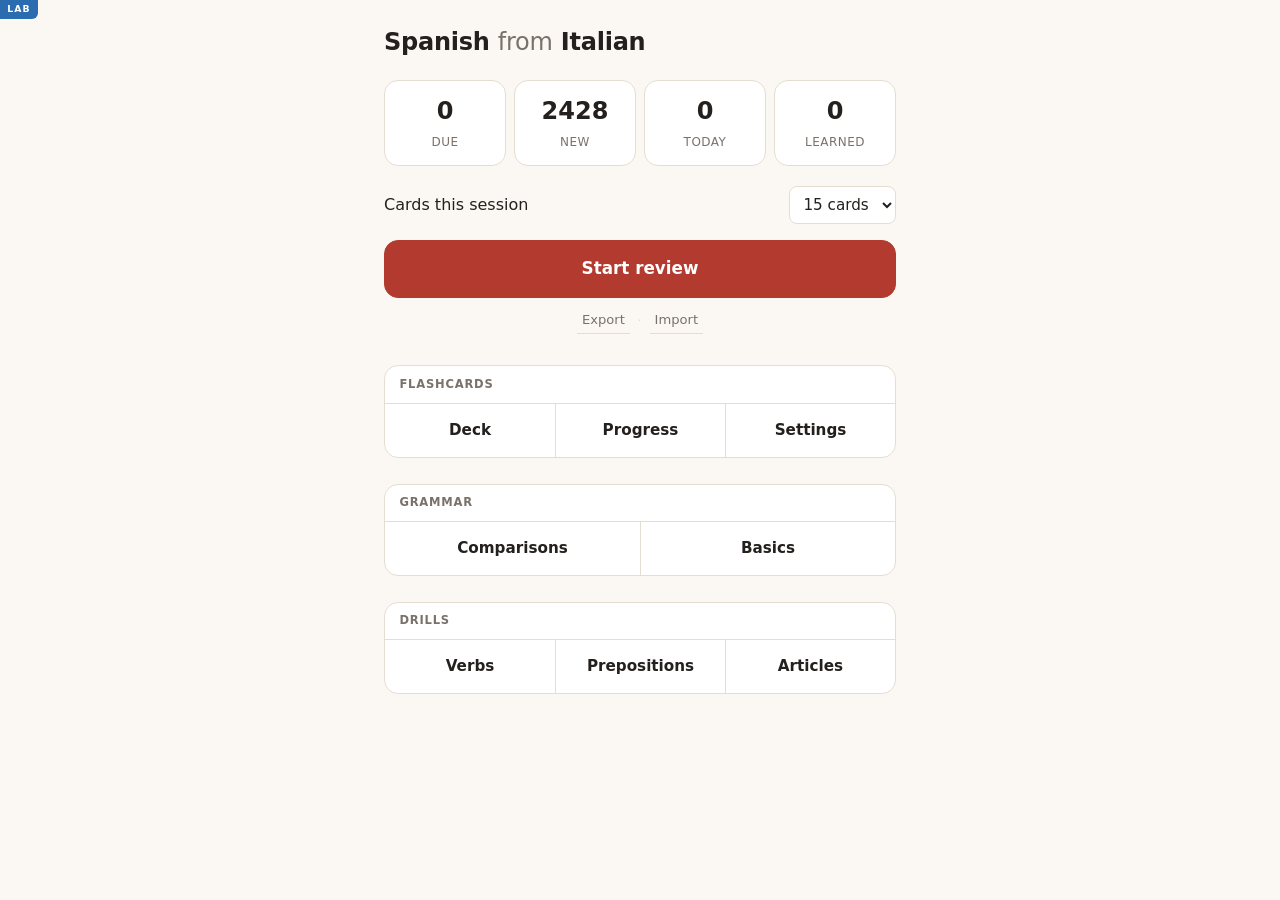
==== lab/index.html @ 428ebc29 "Add lab/, a second installable copy to experiment in Somewhere to try the disruptive changes -- drop" ====
<!doctype html>
<html lang="en">
<head>
<meta charset="utf-8">
<meta name="viewport" content="width=device-width, initial-scale=1, viewport-fit=cover">
<meta name="theme-color" content="#b23a2e">
<title>Spanish from Italian</title>
<link rel="manifest" href="manifest.webmanifest">
<link rel="apple-touch-icon" href="icons/icon-192.png">
<meta name="apple-mobile-web-app-capable" content="yes">
<meta name="apple-mobile-web-app-status-bar-style" content="default">
<link rel="stylesheet" href="app.css">
</head>
<body data-lab="1">

<main id="app">

  <p id="fatal" class="fatal hidden"></p>

  <!-- Home -->
  <section id="view-home" class="view">
    <h1>Spanish <span class="from">from</span> Italian</h1>

    <div class="counts">
      <div class="count"><b id="c-due">–</b><span>due</span></div>
      <div class="count"><b id="c-new">–</b><span>new</span></div>
      <div class="count"><b id="reviews-today">–</b><span>today</span></div>
      <div class="count"><b id="c-learned">–</b><span>learned</span></div>
    </div>

    <label class="row session-size">
      Cards this session
      <select id="f-size"></select>
    </label>

    <p id="backup-warning" class="backup-warning hidden"></p>

    <button id="start" class="primary">Start review</button>
    <p id="nothing-due" class="muted hidden"></p>

    <p class="backup-line">
      <button id="export" class="linkish">Export</button>
      <span class="sep">·</span>
      <button id="import-btn" class="linkish">Import</button>
      <input id="import" type="file" accept="application/json" hidden>
    </p>
    <p id="backup-msg" class="muted small centred"></p>

    <div class="group">
      <h2 class="group-title">Flashcards</h2>
      <div class="group-row">
        <button id="open-deck">Deck</button>
        <button id="open-progress">Progress</button>
        <button id="open-settings">Settings</button>
      </div>
    </div>

    <div class="group">
      <h2 class="group-title">Grammar</h2>
      <div class="group-row two">
        <button id="open-grammar">Comparisons</button>
        <button id="open-basics">Basics</button>
      </div>
    </div>

    <div class="group">
      <h2 class="group-title">Drills</h2>
      <div class="group-row">
        <button id="open-drill">Verbs</button>
        <button id="open-prep">Prepositions</button>
        <button id="open-articles">Articles</button>
      </div>
    </div>
  </section>

  <!-- Deck: which cards get drilled -->
  <section id="view-deck" class="view hidden">
    <header class="review-bar">
      <button id="close-deck" class="ghost" aria-label="Back">✕</button>
      <h2 class="progress-title">Deck</h2>
    </header>

    <fieldset>
      <legend>Frequency band</legend>
      <div id="f-tiers" class="chips"></div>
    </fieldset>

    <fieldset>
      <legend>How close to Italian</legend>
      <div id="f-buckets" class="chips"></div>
    </fieldset>

    <fieldset>
      <legend>Part of speech</legend>
      <div id="f-pos" class="chips"></div>
    </fieldset>

    <fieldset>
      <legend>Drill one grade</legend>
      <div id="f-grades" class="chips"></div>
      <p class="muted small">
        Leave all off for the normal mixed session. Turning one on reviews
        only those cards, due first, then whatever comes due soonest.
      </p>
    </fieldset>

    <details id="word-list-panel" class="mood">
      <summary>The words themselves</summary>
      <div class="word-list-head">
        <span id="word-list-count" class="muted small"></span>
        <button id="word-list-play" class="compare" type="button">▶ Read the list</button>
      </div>
      <div id="word-list"></div>
    </details>
  </section>

  <!-- Settings: how the cards behave -->
  <section id="view-settings" class="view hidden">
    <header class="review-bar">
      <button id="close-settings" class="ghost" aria-label="Back">✕</button>
      <h2 class="progress-title">Settings</h2>
    </header>

    <fieldset>
      <legend>Direction</legend>
      <div id="f-directions" class="chips"></div>
      <p class="muted small">
        Each direction is scheduled separately. Reading Spanish is recognition;
        producing it is harder, and sharing one schedule would let the easy
        direction hide the hard one.
      </p>
    </fieldset>

    <fieldset>
      <legend>Sound</legend>
      <div id="f-speech" class="chips"></div>
      <div id="voice-rows"></div>
    </fieldset>

    <fieldset>
      <legend>Credits</legend>
      <p class="muted small">
        Example sentences from <a href="https://tatoeba.org" target="_blank"
        rel="noopener noreferrer">Tatoeba</a>, CC BY 2.0 FR. Word pairs from
        <a href="https://github.com/apertium/apertium-spa-ita" target="_blank"
        rel="noopener noreferrer">Apertium</a>. Frequencies from
        <a href="https://pypi.org/project/wordfreq/" target="_blank"
        rel="noopener noreferrer">wordfreq</a>.
      </p>
    </fieldset>

    <fieldset>
      <legend>Backup</legend>
      <p class="muted small">
        iOS can clear a web app's storage if it goes unused. Export now and
        then — it is the only copy of your progress.
      </p>
      <p id="backup-when" class="muted small"></p>
    </fieldset>
  </section>

  <!-- Progress -->
  <section id="view-progress" class="view hidden">
    <header class="review-bar">
      <button id="close-progress" class="ghost" aria-label="Back">✕</button>
      <h2 class="progress-title">Progress</h2>
    </header>

    <div id="scope-toggle" class="chips scope-toggle"></div>
    <div id="stat-row" class="stat-row"></div>
    <p id="stat-note" class="muted small stat-note"></p>

    <h3 class="section-label">By grade</h3>
    <div id="grade-chart" class="grade-chart"></div>

    <h3 class="section-label">Recognition against production</h3>
    <div id="direction-chart"></div>
    <p id="direction-note" class="muted small"></p>

    <h3 class="section-label">Coming due</h3>
    <div id="forecast-chart" class="day-chart"></div>
    <p id="forecast-readout" class="chart-readout"></p>
    <p id="forecast-summary" class="muted small"></p>

    <h3 class="section-label">Reviews per day</h3>
    <div id="day-chart" class="day-chart"></div>
    <p id="day-readout" class="chart-readout"></p>
    <p id="day-summary" class="muted small"></p>

    <details id="trouble-panel" class="mood">
      <summary>Keeps catching you out</summary>
      <div id="trouble-window" class="chips trouble-window"></div>
      <div id="trouble-list" class="trouble-list"></div>
      <p id="trouble-note" class="muted small"></p>
    </details>
  </section>

  <!-- Conjugation -->
  <section id="view-conj" class="view hidden">
    <header class="review-bar">
      <button id="close-conj" class="ghost" aria-label="Back">✕</button>
      <h2 class="progress-title" id="conj-title"></h2>
    </header>
    <div id="conj-body"></div>
  </section>

  <!-- Grammar -->
  <section id="view-grammar" class="view hidden">
    <header class="review-bar">
      <button id="close-grammar" class="ghost" aria-label="Back">✕</button>
      <h2 class="progress-title" id="grammar-title">Grammar</h2>
    </header>
    <div id="grammar-body"></div>
  </section>

  <!-- Conjugation drill -->
  <section id="view-drill" class="view hidden">
    <header class="review-bar">
      <button id="close-drill" class="ghost" aria-label="Back">✕</button>
      <h2 class="progress-title" id="drill-title">Conjugation drill</h2>
    </header>
    <div id="drill-body"></div>
  </section>

  <!-- Preposition drill -->
  <section id="view-prep" class="view hidden">
    <header class="review-bar">
      <button id="close-prep" class="ghost" aria-label="Back">✕</button>
      <h2 class="progress-title" id="prep-title">Prepositions</h2>
    </header>
    <div id="prep-body"></div>
  </section>

  <!-- Basics -->
  <section id="view-basics" class="view hidden">
    <header class="review-bar">
      <button id="close-basics" class="ghost" aria-label="Back">✕</button>
      <h2 class="progress-title" id="basics-title">Basics</h2>
    </header>
    <div id="basics-body"></div>
  </section>

  <!-- Article drill -->
  <section id="view-articles" class="view hidden">
    <header class="review-bar">
      <button id="close-articles" class="ghost" aria-label="Back">✕</button>
      <h2 class="progress-title" id="articles-title">Articles</h2>
    </header>
    <div id="articles-body"></div>
  </section>

  <!-- Review -->
  <section id="view-review" class="view hidden">
    <header class="review-bar">
      <button id="quit" class="ghost" aria-label="End session">✕</button>
      <div class="progress"><div id="progress-fill"></div></div>
      <span id="remaining" class="muted small"></span>
    </header>

    <div class="card">
      <div id="direction" class="direction"></div>

      <div class="word-row">
        <span id="prompt" class="prompt"></span>
        <button id="say-prompt" class="say" aria-label="Hear this word">▶</button>
      </div>

      <div id="answers" class="answers hidden"></div>

      <div id="meta" class="meta hidden"></div>
      <div id="present-table" class="present-table hidden"></div>

      <p id="accent-note" class="accent-note hidden">
        <span id="accent-text"></span>
        <button id="accents" class="say" aria-label="Hear the other accent">▶</button>
      </p>

      <div class="compare-row">
        <button id="examples-btn" class="compare hidden">Examples</button>
        <button id="conj-btn" class="compare hidden">Conjugation</button>
      </div>

      <div id="examples" class="examples hidden"></div>

      <p id="card-links" class="card-links hidden">
        <a id="link-wr"  target="_blank" rel="noopener noreferrer">WordReference</a>
        <a id="link-rev" target="_blank" rel="noopener noreferrer">Reverso</a>
        <a id="link-yg"  target="_blank" rel="noopener noreferrer">YouGlish</a>
      </p>
    </div>

    <div id="reveal-row" class="actions">
      <button id="reveal" class="primary">Show answer</button>
    </div>

    <div id="grade-row" class="actions grades hidden">
      <button data-g="0" class="g-again">Again<small></small></button>
      <button data-g="1" class="g-hard">Hard<small></small></button>
      <button data-g="2" class="g-good">Good<small></small></button>
      <button data-g="3" class="g-easy">Easy<small></small></button>
    </div>
  </section>

  <!-- Done -->
  <section id="view-done" class="view hidden">
    <h2>Session complete</h2>
    <p id="done-summary" class="muted"></p>
    <button id="back-home" class="primary">Done</button>
  </section>

</main>

<script type="module" src="js/main.js"></script>
</body>
</html>
---- lab/app.css ----
/* Mobile-first. The review screen is the only one that matters in practice,
   so it gets the whole viewport and thumb-reachable controls. */

:root {
  --bg: #fbf8f4;
  --surface: #ffffff;
  --ink: #23201d;
  --muted: #7a726a;
  --line: #e6ddd2;
  --accent: #b23a2e;
  --again: #c0392b;
  --hard: #b7791f;
  --good: #2f855a;
  --easy: #2b6cb0;
  --radius: 14px;
}

@media (prefers-color-scheme: dark) {
  :root {
    --bg: #171513;
    --surface: #211e1b;
    --ink: #ece6df;
    --muted: #9b918a;
    --line: #35302b;
    --accent: #e0705f;
    --again: #e05a4c;
    --hard: #d99a3a;
    --good: #4fa87a;
    --easy: #5b95d6;
  }
}

* { box-sizing: border-box; }

body {
  margin: 0;
  background: var(--bg);
  color: var(--ink);
  font: 16px/1.5 -apple-system, BlinkMacSystemFont, "Segoe UI", system-ui, sans-serif;
  -webkit-font-smoothing: antialiased;
}

#app {
  max-width: 34rem;
  margin: 0 auto;
  padding: max(1rem, env(safe-area-inset-top)) 1rem
           max(1rem, env(safe-area-inset-bottom));
  min-height: 100dvh;
  display: flex;
  flex-direction: column;
}

.view { flex: 1; display: flex; flex-direction: column; }
.hidden { display: none !important; }

h1 { font-size: 1.5rem; margin: .5rem 0 1.25rem; font-weight: 650; letter-spacing: -.01em; }
h1 .from { color: var(--muted); font-weight: 400; }
h2 { font-size: 1.25rem; }

.muted { color: var(--muted); }
.small { font-size: .85rem; }

/* --- counts --- */
.counts { display: flex; gap: .5rem; margin-bottom: 1.25rem; }
.count {
  flex: 1; background: var(--surface); border: 1px solid var(--line);
  border-radius: var(--radius); padding: .75rem; text-align: center;
}
.count b { display: block; font-size: 1.5rem; font-variant-numeric: tabular-nums; }
.count span { font-size: .75rem; color: var(--muted); text-transform: uppercase; letter-spacing: .04em; }

/* --- buttons --- */
button {
  font: inherit; cursor: pointer; border-radius: var(--radius);
  border: 1px solid var(--line); background: var(--surface); color: var(--ink);
  padding: .7rem 1rem; transition: transform .06s ease, filter .15s ease;
}
button:active { transform: scale(.98); }

button.primary {
  background: var(--accent); border-color: var(--accent);
  color: #fff; font-weight: 600; padding: .95rem; width: 100%; font-size: 1.05rem;
}
button.ghost { border: none; background: none; color: var(--muted); padding: .4rem .6rem; font-size: 1.1rem; }

/* --- panels --- */
.panel {
  background: var(--surface); border: 1px solid var(--line);
  border-radius: var(--radius); margin-top: 1rem; padding: .25rem .9rem;
}
.panel summary { cursor: pointer; padding: .65rem 0; font-weight: 600; }
fieldset { border: none; padding: 0; margin: .5rem 0 1rem; }
legend { font-size: .8rem; color: var(--muted); text-transform: uppercase; letter-spacing: .04em; padding: 0 0 .4rem; }

.chips { display: flex; flex-wrap: wrap; gap: .4rem; }
.chip {
  border: 1px solid var(--line); border-radius: 999px;
  padding: .35rem .8rem; font-size: .9rem; background: transparent;
}
.chip[aria-pressed="true"] { background: var(--accent); border-color: var(--accent); color: #fff; }
.chip small { display: block; font-size: .7rem; opacity: .75; }

.row { display: flex; justify-content: space-between; align-items: center; gap: 1rem; padding: .5rem 0 1rem; }
.row input { width: 5rem; padding: .5rem; font: inherit; border-radius: 8px; border: 1px solid var(--line); background: var(--bg); color: var(--ink); }
.row-buttons { display: flex; gap: .5rem; padding-bottom: .75rem; }
.row-buttons button { flex: 1; }

/* --- review --- */
.review-bar { display: flex; align-items: center; gap: .75rem; margin-bottom: 1.5rem; }
.progress { flex: 1; height: 4px; background: var(--line); border-radius: 999px; overflow: hidden; }
#progress-fill { height: 100%; width: 0; background: var(--accent); transition: width .25s ease; }

.card {
  flex: 1; display: flex; flex-direction: column;
  align-items: center; justify-content: center; text-align: center; gap: .75rem;
  padding: 1rem 0;
}
.direction { font-size: .75rem; text-transform: uppercase; letter-spacing: .06em; color: var(--muted); }
.prompt { font-size: 2.5rem; font-weight: 600; letter-spacing: -.02em; line-height: 1.15; }
.answer { font-size: 2rem; color: var(--accent); font-weight: 600; }
.meta { font-size: .85rem; color: var(--muted); }
.meta .pos { font-style: italic; }

.actions { padding-top: 1rem; }
.grades { display: grid; grid-template-columns: repeat(4, 1fr); gap: .4rem; }
.grades button { padding: .8rem .2rem; font-size: .9rem; font-weight: 600; }
.grades small { display: block; font-weight: 400; font-size: .7rem; opacity: .7; margin-top: .15rem; }
.g-again { color: var(--again); } .g-hard { color: var(--hard); }
.g-good  { color: var(--good);  } .g-easy { color: var(--easy); }

#view-done { align-items: center; justify-content: center; text-align: center; }
#view-done button { margin-top: 1.5rem; max-width: 16rem; }

/* --- pronunciation --- */
.word-row { display: flex; align-items: center; justify-content: center; gap: .6rem; }

.say {
  border: 1px solid var(--line); background: var(--surface); color: var(--muted);
  width: 2.1rem; height: 2.1rem; border-radius: 50%;
  display: grid; place-items: center; padding: 0;
  font-size: .7rem; line-height: 1; flex: none;
}
.say:active { color: var(--accent); border-color: var(--accent); }

.compare {
  margin-top: .5rem; font-size: .85rem; padding: .45rem 1rem;
  color: var(--muted); border-radius: 999px;
}
.compare:active { color: var(--accent); border-color: var(--accent); }

/* --- voice pickers --- */
.voice-row { align-items: center; }
.voice-control { display: flex; align-items: center; gap: .5rem; }
.voice-control select {
  font: inherit; font-size: .9rem; max-width: 11rem;
  padding: .4rem .5rem; border-radius: 8px;
  border: 1px solid var(--line); background: var(--bg); color: var(--ink);
}

/* --- voice chips --- */
.voice-locale {
  font-size: .72rem; color: var(--muted); letter-spacing: .04em;
  text-transform: uppercase; margin: .6rem 0 .35rem;
}
.voice-more { margin: .9rem 0 .5rem; }
#voice-rows fieldset { margin-bottom: .25rem; }

.compare-row { display: flex; flex-wrap: wrap; gap: .4rem; justify-content: center; margin-top: .5rem; }
.compare-row .compare { margin-top: 0; }

.voice-note { display: flex; align-items: center; gap: .5rem; margin-top: .9rem; }

.accent-note {
  display: flex; align-items: center; justify-content: center; gap: .45rem;
  margin: .1rem 0 0; font-size: .8rem; color: var(--muted);
}
.accent-note .say { width: 1.7rem; height: 1.7rem; font-size: .6rem; }

/* --- external lookups --- */
.card-links {
  display: flex; flex-wrap: wrap; justify-content: center; gap: 1rem;
  margin: 1.25rem 0 0; font-size: .8rem;
}
.card-links a { color: var(--muted); text-decoration: none; border-bottom: 1px solid var(--line); padding-bottom: 1px; }
.card-links a:active { color: var(--accent); border-color: var(--accent); }

/* --- example sentences --- */
.examples { margin-top: 1rem; text-align: left; width: 100%; }
.example {
  border-top: 1px solid var(--line);
  padding: .7rem 0;
}
.example-es {
  margin: 0; font-size: 1rem; line-height: 1.45;
  display: flex; align-items: baseline; gap: .4rem; flex-wrap: wrap;
}
.example-es b { color: var(--accent); font-weight: 650; }
.example-es .say { align-self: center; }
.example-it { margin: .2rem 0 0; font-size: .92rem; color: var(--muted); }
.example-credit { margin: .8rem 0 0; font-size: .7rem; color: var(--muted); text-align: center; }
.example-credit a { color: inherit; }

/* --- session size --- */
.session-size { padding: 0 0 1rem; }
.session-size select {
  font: inherit; font-size: .95rem; padding: .5rem .6rem;
  border-radius: 8px; border: 1px solid var(--line);
  background: var(--surface); color: var(--ink);
}

button.secondary {
  width: 100%; margin-top: .75rem; font-weight: 600;
  background: var(--surface); color: var(--ink);
}

/* --- progress --- */
.progress-title { margin: 0; font-size: 1.15rem; }
.section-label {
  font-size: .75rem; text-transform: uppercase; letter-spacing: .05em;
  color: var(--muted); font-weight: 600; margin: 1.6rem 0 .6rem;
}

.bar-row { display: flex; align-items: center; gap: .6rem; margin-bottom: .4rem; }
.bar-label { width: 8.5rem; font-size: .85rem; flex: none; }
.bar-value { width: 2.6rem; text-align: right; font-size: .85rem; font-variant-numeric: tabular-nums; color: var(--muted); }
.bar-track { flex: 1; height: 1.1rem; background: var(--line); border-radius: 4px; overflow: hidden; }
.bar-fill { height: 100%; border-radius: 4px; min-width: 2px; transition: width .3s ease; }

/* A well known, F barely -- warm as it gets worse */
.g-a { background: #2f855a; }
.g-b { background: #559a52; }
.g-c { background: #a0a03c; }
.g-d { background: #c98a2e; }
.g-e { background: #cc6b33; }
.g-f { background: #c0392b; }
.g-new {
  /* Striped, to signal this bar is not on the same scale as the letters. */
  background: repeating-linear-gradient(
    -45deg, var(--line), var(--line) 5px, transparent 5px, transparent 10px);
  border: 1px solid var(--line);
}

.day-chart {
  display: flex; align-items: flex-end; gap: 3px;
  padding: .4rem 0 0;
}
.day-col {
  flex: 1; min-width: 0;
  display: flex; flex-direction: column; align-items: center; gap: .15rem;
}
.day-count {
  font-size: .6rem; color: var(--muted); line-height: 1;
  font-variant-numeric: tabular-nums; min-height: .7rem;
}
.day-track {
  width: 100%; height: 4.5rem;
  display: flex; align-items: flex-end;
  border-bottom: 1px solid var(--line);
}
.day-fill { width: 100%; background: var(--accent); border-radius: 2px 2px 0 0; min-height: 2px; }
.day-fill.empty { background: var(--line); min-height: 1px; }
.day-tick {
  font-size: .55rem; color: var(--muted); line-height: 1;
  white-space: nowrap; overflow: hidden; max-width: 100%;
}

.chart-note { margin: .7rem 0 0; text-align: center; }
.bar-value { min-width: 2.6rem; width: auto; white-space: nowrap; }

.day-fill.overdue { background: var(--again); }

/* --- failure and backup notices --- */
.fatal {
  background: var(--again); color: #fff;
  padding: .9rem 1rem; border-radius: var(--radius);
  margin: 0 0 1rem; font-size: .9rem; line-height: 1.45;
}
.backup-warning {
  margin: 0 0 .9rem; padding: .6rem .8rem; font-size: .82rem;
  border: 1px solid var(--hard); border-radius: var(--radius);
  color: var(--hard); text-align: center;
}

/* --- multiple senses --- */
.answers { display: flex; flex-direction: column; align-items: center; gap: .25rem; }
.answers .answer { font-size: 1.9rem; }
/* The first sense is the primary one and usually dominates -- tener is avere
   far more often than it is tenere -- so it leads. The step down is small on
   purpose: the ranking is a heuristic, and for genuinely co-equal senses like
   tiempo's tempo and meteo the later ones must still read as real answers
   rather than footnotes. */
.answers .word-row:not(:first-child) .answer {
  font-size: 1.55rem;
  color: color-mix(in srgb, var(--accent) 78%, var(--muted));
}

/* --- conjugation --- */
.conj-sub { margin: 0 0 .5rem; }
.conj-note { margin: 0 0 .5rem; }
.conj-warn {
  margin: 0 0 .6rem; padding: .55rem .7rem;
  border-left: 3px solid var(--hard); border-radius: 0 6px 6px 0;
  background: color-mix(in srgb, var(--hard) 8%, transparent);
  font-size: .82rem; line-height: 1.45; color: var(--ink);
}
.conj-table { margin-bottom: .5rem; }
.conj-row {
  display: grid; grid-template-columns: 7.2rem 1fr;
  gap: .5rem; align-items: baseline;
  padding: .3rem 0; border-bottom: 1px solid var(--line);
}
.conj-pron { font-size: .78rem; color: var(--muted); }
.conj-es { font-weight: 600; }
.conj-es.speakable { cursor: pointer; }
.conj-es.speakable:active { color: var(--accent); }

/* --- verb stem note --- */
.stem-note {
  margin: .15rem 0 0; font-size: .85rem; color: var(--muted);
  letter-spacing: .01em;
}
.stem-note b { color: var(--accent); font-weight: 650; }

/* --- home: backup line --- */
.backup-line {
  display: flex; justify-content: center; align-items: center; gap: .5rem;
  margin: .6rem 0 0;
}
.linkish {
  border: none; background: none; padding: .2rem .3rem;
  color: var(--muted); font-size: .82rem;
  border-bottom: 1px solid var(--line); border-radius: 0;
}
.linkish:active { color: var(--accent); border-color: var(--accent); }
.backup-line .sep { color: var(--line); font-size: .82rem; }
.centred { text-align: center; margin: .35rem 0 0; }

/* --- home: a titled group of destinations --- */
.group {
  margin-top: 1.6rem;
  border: 1px solid var(--line); border-radius: var(--radius);
  background: var(--surface); overflow: hidden;
}
.group-title {
  margin: 0; padding: .6rem .9rem;
  font-size: .72rem; font-weight: 650; letter-spacing: .07em;
  text-transform: uppercase; color: var(--muted);
  border-bottom: 1px solid var(--line);
}
.group-row { display: grid; grid-template-columns: repeat(3, 1fr); }
.group-row button {
  border: none; border-radius: 0; background: none;
  padding: .95rem .4rem; font-size: .95rem; font-weight: 600;
}
.group-row button + button { border-left: 1px solid var(--line); }
.group-row button:active { background: var(--bg); color: var(--accent); }

/* settings and deck are full screens now, so their fieldsets need room */
#view-deck fieldset, #view-settings fieldset { margin: 1.2rem 0; }

/* --- senses grouped by part of speech --- */
.answers.grouped { gap: 0; }
.answers.grouped .sense-pos {
  font-size: .68rem; text-transform: uppercase; letter-spacing: .07em;
  color: var(--muted); margin: .7rem 0 .1rem;
}
.answers.grouped .sense-pos:first-child { margin-top: 0; }
.answers.grouped .answer { font-size: 1.6rem; }
.answers.grouped .word-row:not(:first-child) .answer { color: var(--accent); }

/* --- conjugation moods --- */
.mood { margin-bottom: .5rem; }
.mood > summary {
  cursor: pointer; list-style: none;
  padding: .7rem 0 .5rem;
  font-size: .8rem; font-weight: 700; letter-spacing: .08em;
  text-transform: uppercase; color: var(--ink);
  border-bottom: 2px solid var(--line);
}
.mood > summary::-webkit-details-marker { display: none; }
.mood > summary::after { content: ' ▸'; color: var(--muted); font-weight: 400; }
.mood[open] > summary::after { content: ' ▾'; }
.conj-italian {
  margin: 0 0 .6rem; font-size: .82rem; line-height: 1.45; color: var(--muted);
  padding-left: .7rem; border-left: 2px solid var(--line);
}

/* --- present tense on the card --- */
.present-table {
  display: grid;
  grid-template-columns: auto auto;
  grid-template-rows: repeat(3, auto);
  grid-auto-flow: column;          /* singulars down the left, plurals right */
  gap: .1rem 1.6rem;
  justify-content: center;
  margin: .7rem 0 0;
}
.present-form {
  font-size: .95rem; color: var(--muted); text-align: left;
  font-variant-numeric: tabular-nums;
}
.present-form.speakable { cursor: pointer; }
.present-form.speakable:active { color: var(--accent); }

/* --- play a whole paradigm --- */
.play-all {
  width: 1.7rem; height: 1.7rem; padding: 0; flex: none;
  border: 1px solid var(--line); border-radius: 50%;
  background: var(--surface); color: var(--muted);
  font-size: .6rem; line-height: 1;
  display: inline-grid; place-items: center;
}
.play-all:active { color: var(--accent); border-color: var(--accent); }

.present-table {
  display: flex; align-items: center; justify-content: center; gap: 1rem;
  margin: .7rem 0 0;
}
.present-grid {
  display: grid;
  grid-template-columns: auto auto;
  grid-template-rows: repeat(3, auto);
  grid-auto-flow: column;
  gap: .1rem 1.6rem;
}
.tense-head { display: flex; align-items: center; gap: .5rem; }

.present-form u {
  text-decoration: none;
  border-bottom: 2px solid var(--accent);
  color: var(--ink); font-weight: 600;
}

/* --- shared section furniture --- */
.section-intro { margin: 0 0 1.2rem; line-height: 1.5; }
.wide { grid-column: 1 / -1; }
.back-link { margin-top: 1.2rem; }

/* --- lesson and conversation lists --- */
.lesson-list { display: flex; flex-direction: column; gap: .5rem; }
.lesson-row {
  display: flex; align-items: flex-start; gap: .8rem; text-align: left;
  padding: .8rem .9rem; background: var(--surface);
  border: 1px solid var(--line); border-radius: var(--radius);
}
.lesson-row:active { border-color: var(--accent); }
.lesson-num {
  flex: none; width: 1.6rem; height: 1.6rem; border-radius: 50%;
  background: var(--bg); color: var(--muted);
  font-size: .75rem; display: grid; place-items: center;
}
.lesson-text { display: flex; flex-direction: column; gap: .15rem; }
.lesson-summary { font-size: .82rem; color: var(--muted); line-height: 1.4; font-weight: 400; }

/* --- lesson body --- */
.lesson-para { line-height: 1.6; margin: 0 0 .9rem; }
.lesson-para b { color: var(--accent); }
.pair-table { margin: 1.2rem 0; }
.pair-row {
  display: grid; grid-template-columns: 1fr 1fr; gap: .1rem .8rem;
  padding: .55rem 0; border-bottom: 1px solid var(--line);
}
.pair-it { color: var(--muted); font-size: .95rem; }
.pair-es { font-weight: 600; font-size: .95rem; }
.pair-note { grid-column: 1 / -1; font-size: .76rem; color: var(--muted); }
.speakable { cursor: pointer; }
.speakable:active { color: var(--accent); }

/* --- drills --- */
.drill-prompt { text-align: center; margin: 2rem 0 1.4rem; }
.drill-verb { display: block; font-size: 2.2rem; font-weight: 650; letter-spacing: -.02em; }
.drill-meta {
  display: block; margin-top: .35rem; font-size: .8rem; color: var(--muted);
  text-transform: uppercase; letter-spacing: .05em;
}
.drill-form { display: flex; justify-content: center; }
.drill-input {
  font: inherit; font-size: 1.4rem; text-align: center;
  width: 100%; max-width: 18rem; padding: .6rem .8rem;
  border: 1px solid var(--line); border-radius: var(--radius);
  background: var(--surface); color: var(--ink);
}
.drill-input:focus { outline: none; border-color: var(--accent); }
.drill-input:disabled { opacity: .6; }
.drill-feedback {
  text-align: center; min-height: 1.6rem; margin: .9rem 0 0;
  font-size: 1.05rem; font-weight: 600;
  display: flex; align-items: center; justify-content: center; gap: .4rem;
}
.drill-feedback.right { color: var(--good); }
.drill-feedback.accents { color: var(--hard); }
.drill-feedback.wrong { color: var(--again); }
.drill-score { text-align: center; font-size: 2.4rem; font-weight: 650; margin: 2rem 0 .2rem; }
.prep-prompt {
  display: flex; align-items: center; justify-content: center; gap: .5rem;
  margin: 2rem 0 1.4rem; text-align: center;
}
.prep-sentence { font-size: 1.35rem; font-weight: 600; line-height: 1.4; }

/* --- drill submit --- */
.drill-form { gap: .5rem; align-items: stretch; }
.drill-submit {
  font-weight: 600; padding: .6rem 1.1rem; flex: none;
  background: var(--accent); border-color: var(--accent); color: #fff;
}
.drill-submit:active { filter: brightness(.92); }

/* --- the paradigm shown after a wrong answer --- */
.drill-paradigm {
  margin: 1rem auto 0; max-width: 20rem;
  border: 1px solid var(--line); border-radius: var(--radius);
  background: var(--surface); padding: .6rem .8rem;
}
.paradigm-label {
  font-size: .72rem; text-transform: uppercase; letter-spacing: .06em;
  color: var(--muted); margin-bottom: .4rem;
}
.paradigm-row {
  display: grid; grid-template-columns: 7.5rem 1fr; gap: .5rem;
  padding: .18rem 0; font-size: .92rem;
}
.paradigm-pron { color: var(--muted); font-size: .8rem; }
/* The form being asked about, in green: it is the right answer, whether or
   not it was the one typed. */
.paradigm-row.this-one .paradigm-form { color: var(--good); font-weight: 700; }
.paradigm-row.this-one .paradigm-pron { color: var(--good); }

/* --- preposition reference --- */
.use-label {
  grid-column: 1 / -1; text-transform: uppercase; letter-spacing: .05em;
  font-size: .68rem; margin-bottom: .1rem;
}
.split-target { color: var(--accent); text-transform: none; letter-spacing: 0; font-size: .8rem; }
.split-row .pair-it { grid-column: 1; }
.split-row .pair-es { grid-column: 2; font-weight: 600; }

.group-row.two { grid-template-columns: repeat(2, 1fr); }

/* --- gap-fill drills --- */
.gap-italian {
  display: flex; align-items: center; justify-content: center; gap: .5rem;
  margin: 1.8rem 0 .8rem; font-size: 1rem; color: var(--muted); text-align: center;
}
.gap-spanish {
  text-align: center; font-size: 1.3rem; font-weight: 600; line-height: 1.6;
  margin: 0 0 1.4rem;
}
.gap-slot {
  display: inline-block; min-width: 3.4rem;
  border-bottom: 2px solid var(--accent); margin: 0 .15rem;
  vertical-align: baseline;
}
.gap-choices {
  display: grid; grid-template-columns: repeat(2, 1fr); gap: .5rem;
  max-width: 22rem; margin: 0 auto;
}
.gap-option {
  padding: .8rem .4rem; font-size: 1.05rem; font-weight: 600;
  background: var(--surface);
}
.gap-choices.answered .gap-option { opacity: .5; }
.gap-choices.answered .chosen-right,
.gap-choices.answered .is-answer {
  opacity: 1; border-color: var(--good); color: var(--good);
}
.gap-choices.answered .chosen-wrong {
  opacity: 1; border-color: var(--again); color: var(--again);
}
.gap-full {
  text-align: center; margin: 1rem 0 0; font-size: 1rem;
  display: flex; align-items: center; justify-content: center; gap: .4rem;
}

/* --- drill feedback --- */
.typed-answer { font-weight: 700; }
.correct-answer {
  display: flex; align-items: center; justify-content: center; gap: .5rem;
  margin: .35rem 0 0; text-align: center;
}
.correct-word { color: var(--good); font-size: 1.15rem; font-weight: 700; }
.correct-note { color: var(--hard); font-size: .8rem; }

/* --- noun gender --- */
.gender-article {
  color: var(--muted); font-weight: 400;
  font-size: .68em;          /* relative, so it scales with prompt and answers */
  margin-right: .34em;       /* in em, so the gap grows with the type */
}
.gender-article.elided { margin-right: 0; }   /* l'acqua, never l' acqua */
.gender-mark {
  font-style: italic; color: var(--accent);
  font-size: .42em; font-weight: 600;
  margin-left: .3em; vertical-align: .55em;
  letter-spacing: .02em;
}
.answers .gender-mark { color: color-mix(in srgb, var(--accent) 70%, var(--muted)); }

.chart-readout {
  min-height: 1.1rem; margin: .5rem 0 .1rem;
  font-size: .82rem; font-weight: 600; color: var(--accent); text-align: center;
}
.day-col { cursor: pointer; }
.day-col.picked .day-fill { outline: 2px solid var(--ink); outline-offset: 1px; }
.day-col.picked .day-count, .day-col.picked .day-tick { color: var(--ink); font-weight: 700; }

/* --- progress: scope and headline stats --- */
.scope-toggle { justify-content: center; margin-bottom: 1.1rem; }
.stat-row {
  display: grid; grid-template-columns: repeat(5, 1fr); gap: .35rem;
  margin-bottom: .4rem;
}
.stat {
  background: var(--surface); border: 1px solid var(--line);
  border-radius: var(--radius); padding: .55rem .2rem; text-align: center;
}
.stat b {
  display: block; font-size: 1.15rem; line-height: 1.2;
  font-variant-numeric: tabular-nums;
}
.stat span {
  display: block; margin-top: .15rem;
  font-size: .58rem; color: var(--muted);
  text-transform: uppercase; letter-spacing: .03em;
}

/* --- trouble words --- */
.trouble-row {
  display: grid; grid-template-columns: auto 1fr auto;
  gap: .6rem; align-items: baseline;
  padding: .45rem 0; border-bottom: 1px solid var(--line);
}
.trouble-it { font-size: .85rem; color: var(--muted); }
.trouble-count {
  font-size: .8rem; font-variant-numeric: tabular-nums;
  color: var(--again); font-weight: 700;
}

/* --- the word list under Deck --- */
#word-list-panel { margin-top: 1.4rem; }
.word-list-head {
  display: flex; align-items: center; justify-content: space-between;
  gap: .8rem; margin: .6rem 0 .8rem;
}
.word-list-head .compare { margin-top: 0; white-space: nowrap; }
.word-list-head .compare.playing { color: var(--accent); border-color: var(--accent); }

#word-list { max-height: 60vh; overflow-y: auto; }
.word-row-item {
  padding: .4rem .4rem; border-bottom: 1px solid var(--line);
  font-size: .92rem; line-height: 1.45; cursor: pointer;
}
.word-row-item:active { background: var(--bg); }
.word-es { font-weight: 650; }
.word-dash { color: var(--line); }
.word-it { color: var(--muted); }
.word-row-item.speaking {
  background: color-mix(in srgb, var(--accent) 10%, transparent);
  border-radius: 6px;
}
.word-row-item.speaking .word-es { color: var(--accent); }

/* --- headline caption --- */
.stat-note { margin: .5rem 0 0; text-align: center; line-height: 1.45; }

/* --- trouble list --- */
#trouble-panel { margin-top: 1.6rem; }
.trouble-window { justify-content: center; margin: .8rem 0; }
.trouble-list { max-height: 55vh; overflow-y: auto; }
.trouble-row { cursor: pointer; }
.trouble-row:active { background: var(--bg); }



/* --- part of speech, on the face of the card --- */
.pos-mark {
  font-style: italic; font-weight: 500;
  font-size: .3em; letter-spacing: .03em;
  color: color-mix(in srgb, var(--accent) 55%, var(--muted));
  margin-left: .5em; vertical-align: .35em;
  white-space: nowrap;
}


/* --- lab build --- */
body[data-lab]::before {
  content: 'LAB';
  position: fixed; top: 0; left: 0; z-index: 99;
  padding: .12rem .45rem .18rem;
  font-size: .58rem; font-weight: 700; letter-spacing: .12em;
  color: var(--surface); background: var(--easy);
  border-bottom-right-radius: 6px;
  pointer-events: none;
}
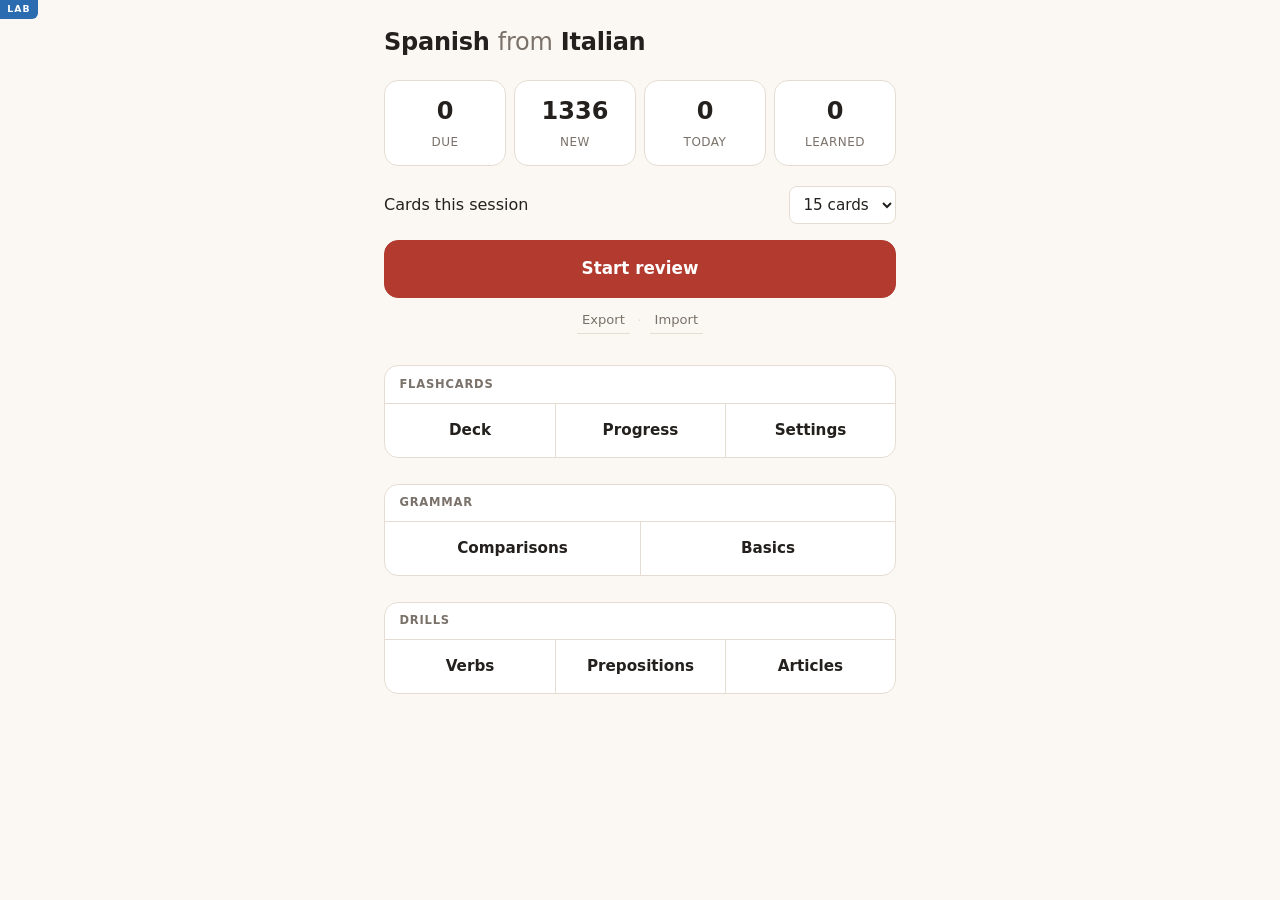
==== commit 45834c99: "lab: drive the deck from Italian prompts, not cards read backwards The Italian -> Spanish direction " ====
--- a/lab/index.html
+++ b/lab/index.html
@@ -123,11 +123,10 @@
 
     <fieldset>
       <legend>Direction</legend>
-      <div id="f-directions" class="chips"></div>
       <p class="muted small">
-        Each direction is scheduled separately. Reading Spanish is recognition;
-        producing it is harder, and sharing one schedule would let the easy
-        direction hide the hard one.
+        Every card runs Italian to Spanish. Recognition is the half you already
+        have, so it is no longer scheduled — the Spanish side of a card lives
+        behind each answer instead, as an entry you can open.
       </p>
     </fieldset>
 
@@ -264,8 +263,10 @@
         <span id="prompt" class="prompt"></span>
         <button id="say-prompt" class="say" aria-label="Hear this word">▶</button>
       </div>
+      <p id="pos-line" class="pos-line hidden"></p>
 
       <div id="answers" class="answers hidden"></div>
+      <div id="detail" class="detail hidden" role="dialog" aria-label="Word detail"></div>
 
       <div id="meta" class="meta hidden"></div>
       <div id="present-table" class="present-table hidden"></div>
--- a/lab/app.css
+++ b/lab/app.css
@@ -691,3 +691,49 @@
   border-bottom-right-radius: 6px;
   pointer-events: none;
 }
+
+/* --- part of speech, on its own line under the prompt --- */
+.pos-line {
+  margin: .45rem 0 0; text-align: center;
+  font-style: italic; font-weight: 500;
+  font-size: .82rem; letter-spacing: .04em;
+  color: color-mix(in srgb, var(--accent) 55%, var(--muted));
+}
+
+/* --- a Spanish answer that opens its own entry --- */
+.answer-link {
+  background: none; border: 0; padding: 0; font: inherit; color: inherit;
+  cursor: pointer; text-align: left;
+  border-bottom: 1px dotted color-mix(in srgb, var(--accent) 50%, var(--muted));
+}
+.answer-link:hover, .answer-link:focus-visible { border-bottom-color: var(--accent); }
+
+/* --- the entry behind a Spanish word --- */
+.detail {
+  position: relative; margin: 1.1rem auto 0; max-width: 34rem;
+  background: var(--surface); border: 1px solid var(--line);
+  border-radius: var(--radius); padding: 1.1rem 1.2rem 1.2rem;
+  text-align: left; max-height: 62vh; overflow-y: auto;
+  box-shadow: 0 6px 22px rgba(0, 0, 0, .10);
+}
+.detail-close {
+  position: absolute; top: .5rem; right: .55rem;
+  background: none; border: 0; cursor: pointer;
+  font-size: 1rem; line-height: 1; color: var(--muted); padding: .25rem .35rem;
+}
+.detail-close:hover { color: var(--ink); }
+.detail-word {
+  font-size: 1.5rem; font-weight: 700; color: var(--ink);
+  display: flex; align-items: center; gap: .5rem; margin: 0 1.4rem .4rem 0;
+}
+.detail-sense { font-size: 1.05rem; color: var(--ink); padding: .1rem 0; }
+.detail .sense-pos { margin-top: .7rem; }
+.detail-actions {
+  display: flex; flex-wrap: wrap; gap: .9rem;
+  margin-top: 1rem; padding-top: .8rem; border-top: 1px solid var(--line);
+  font-size: .85rem;
+}
+.detail-actions a { color: var(--muted); text-decoration: none; border-bottom: 1px solid var(--line); }
+.detail-actions a:hover { color: var(--accent); border-bottom-color: var(--accent); }
+.detail-extra { display: flex; flex-direction: column; gap: .7rem; margin-top: .9rem; }
+.detail-examples .example + .example { margin-top: .7rem; }
